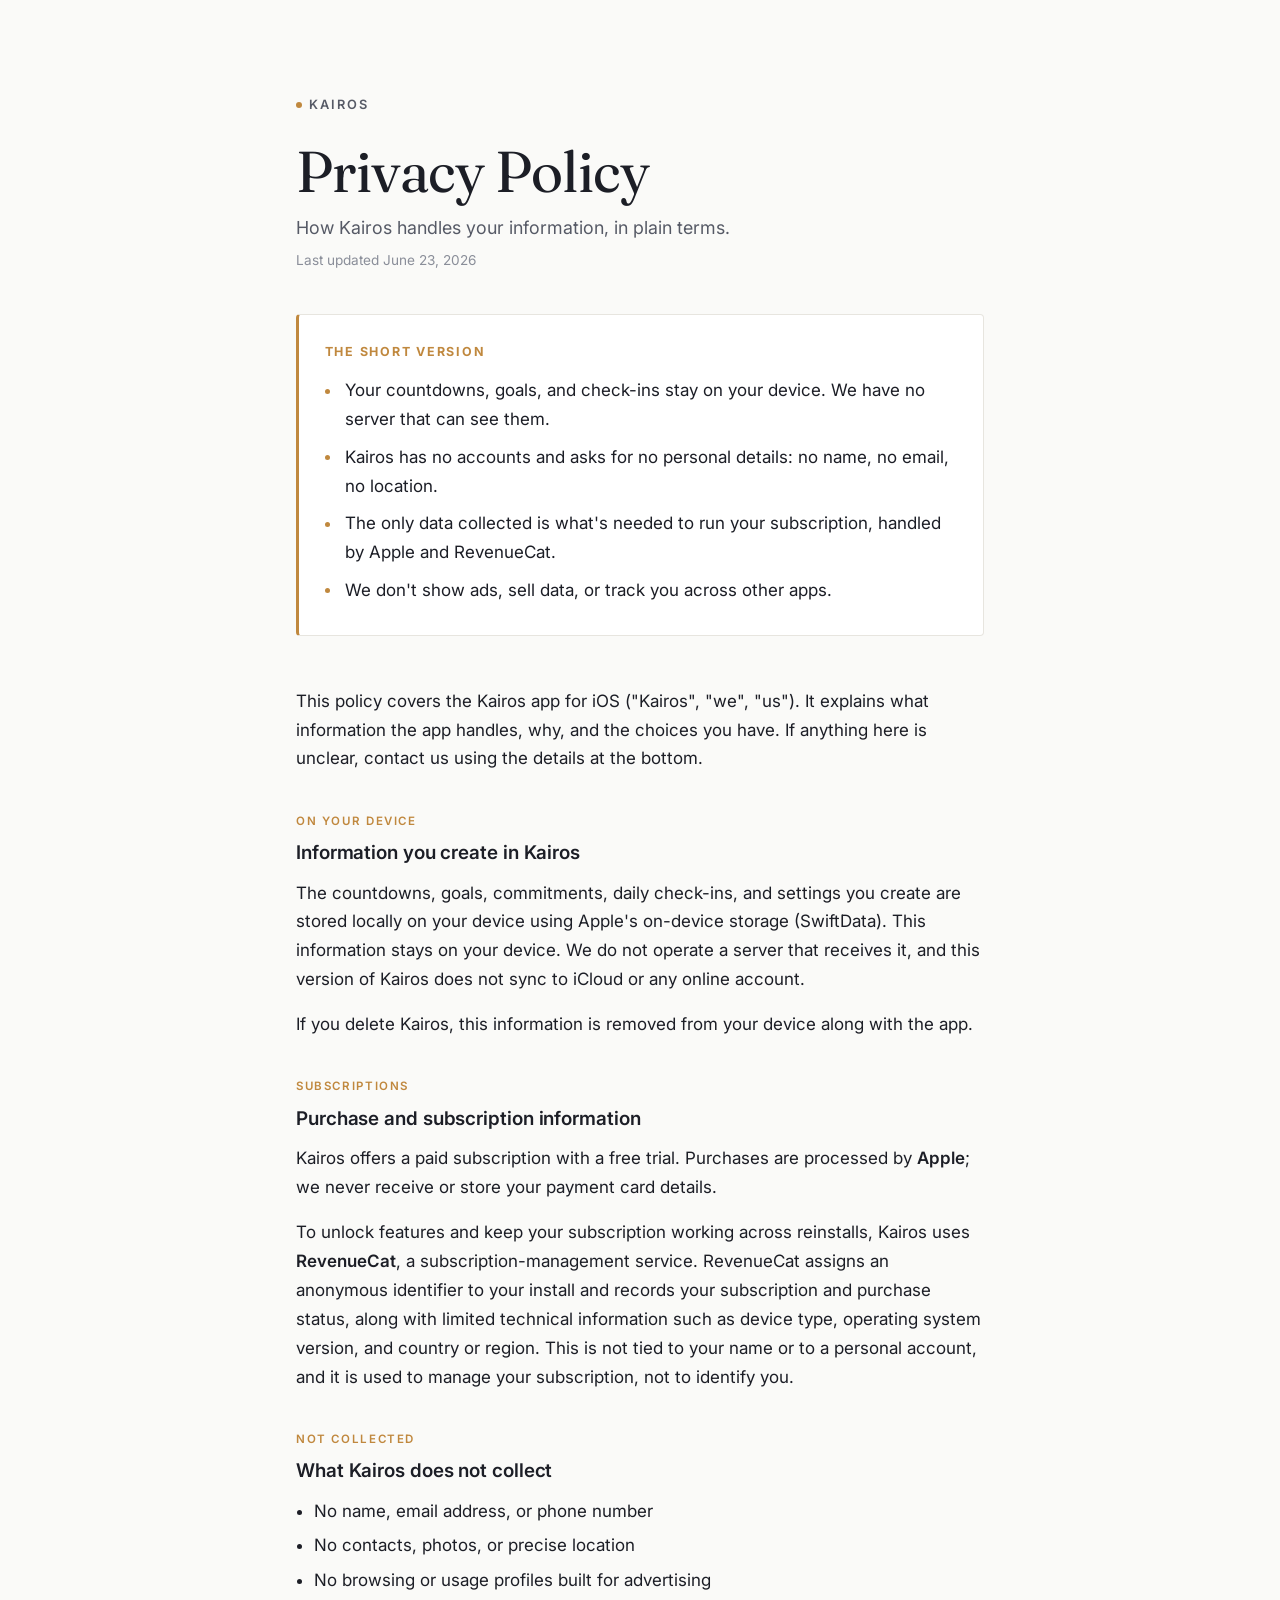
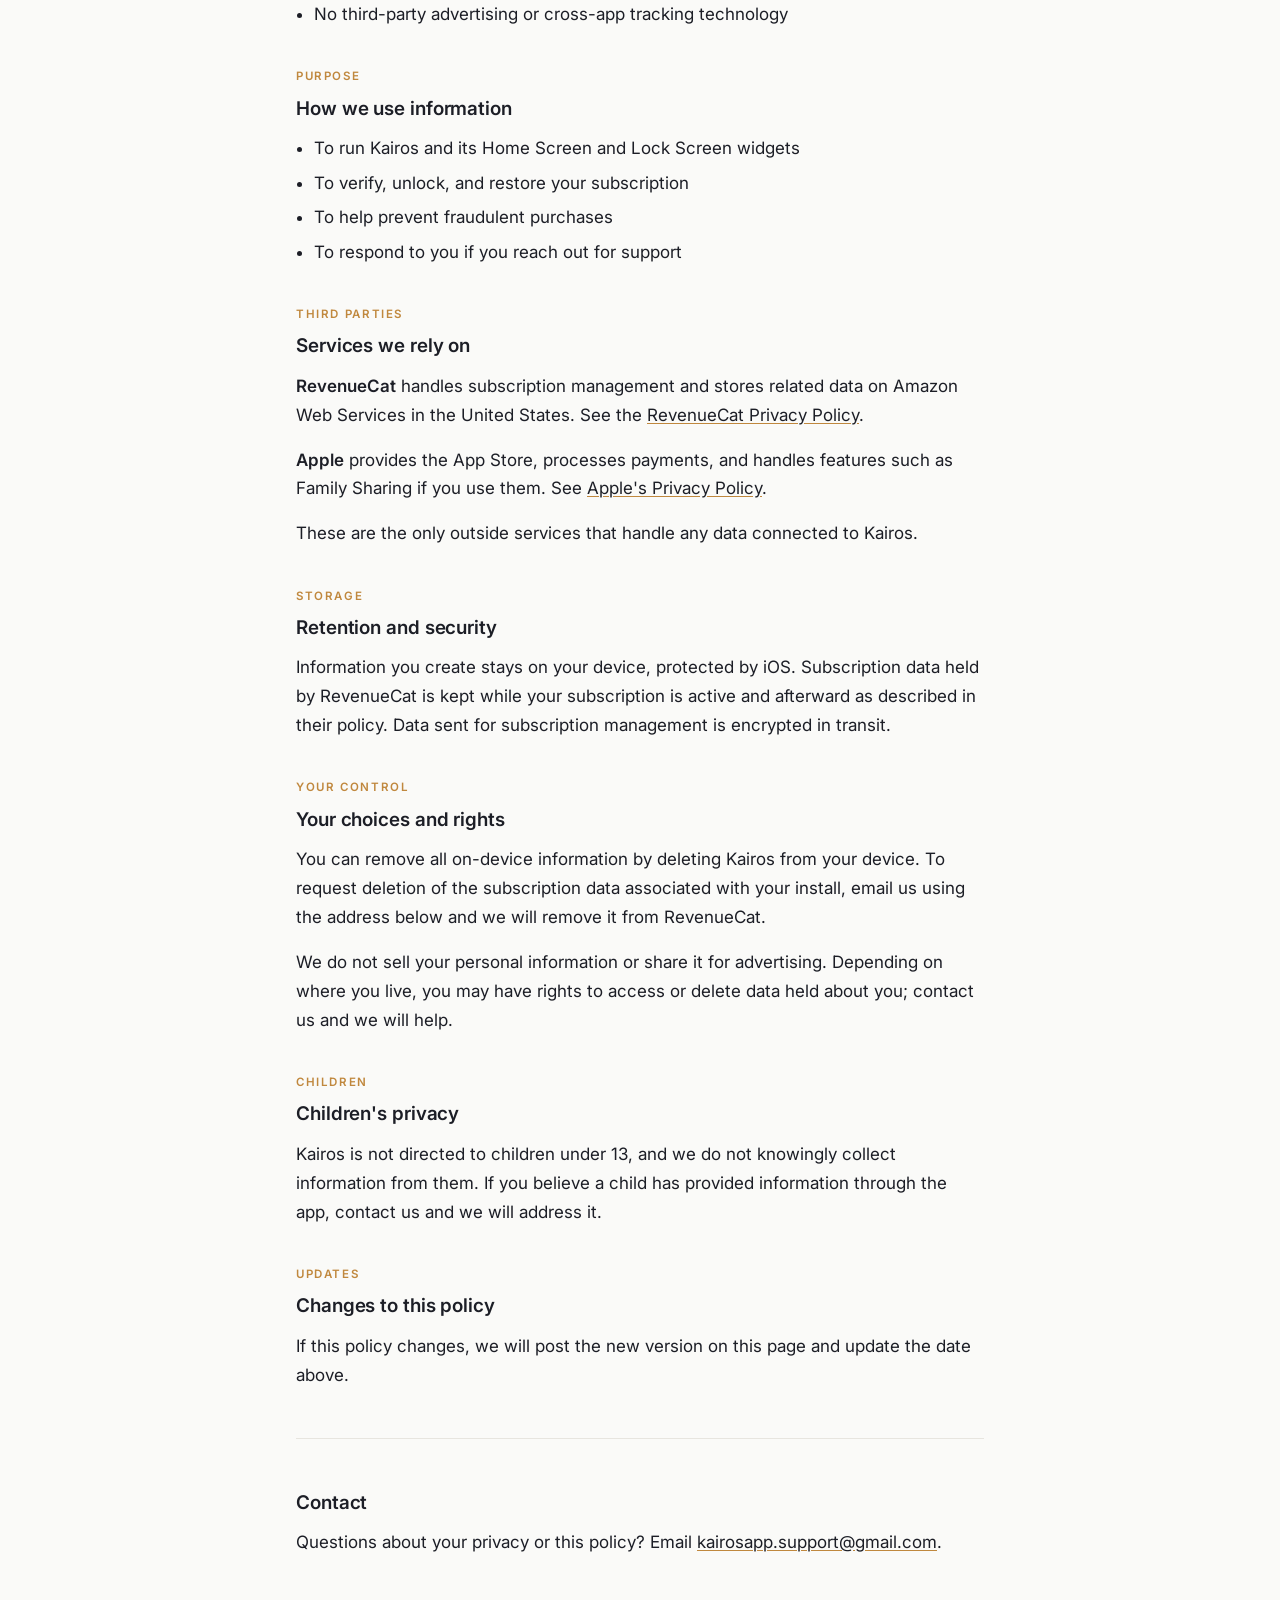
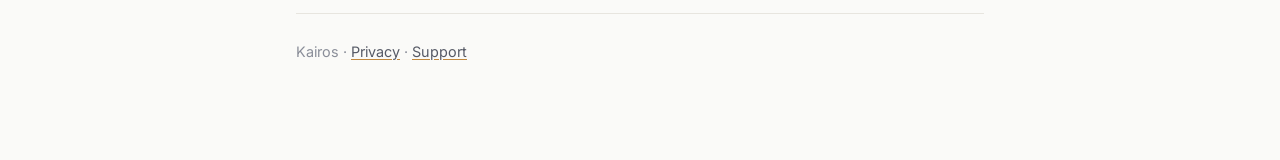
==== privacy.html @ ef4d44bd "Kairos site: privacy policy, support, and landing pages Co-Authored-By: Claude Opus 4.8 (1M context)" ====
<!DOCTYPE html>
<html lang="en">
<head>
<meta charset="UTF-8">
<meta name="viewport" content="width=device-width, initial-scale=1">
<title>Privacy Policy — Kairos</title>
<meta name="description" content="How the Kairos iOS app handles your information.">
<link rel="stylesheet" href="styles.css">
</head>
<body>
<main class="wrap">

  <a class="wordmark" href="index.html"><span class="dot"></span>Kairos</a>

  <h1>Privacy Policy</h1>
  <p class="lede">How Kairos handles your information, in plain terms.</p>
  <p class="meta">Last updated June 23, 2026</p>

  <div class="summary">
    <h2>The short version</h2>
    <ul>
      <li>Your countdowns, goals, and check-ins stay on your device. We have no server that can see them.</li>
      <li>Kairos has no accounts and asks for no personal details: no name, no email, no location.</li>
      <li>The only data collected is what's needed to run your subscription, handled by Apple and RevenueCat.</li>
      <li>We don't show ads, sell data, or track you across other apps.</li>
    </ul>
  </div>

  <section>
    <p>This policy covers the Kairos app for iOS ("Kairos", "we", "us"). It explains what information the app handles, why, and the choices you have. If anything here is unclear, contact us using the details at the bottom.</p>
  </section>

  <section>
    <p class="eyebrow">On your device</p>
    <h2 class="sec">Information you create in Kairos</h2>
    <p>The countdowns, goals, commitments, daily check-ins, and settings you create are stored locally on your device using Apple's on-device storage (SwiftData). This information stays on your device. We do not operate a server that receives it, and this version of Kairos does not sync to iCloud or any online account.</p>
    <p>If you delete Kairos, this information is removed from your device along with the app.</p>
  </section>

  <section>
    <p class="eyebrow">Subscriptions</p>
    <h2 class="sec">Purchase and subscription information</h2>
    <p>Kairos offers a paid subscription with a free trial. Purchases are processed by <strong>Apple</strong>; we never receive or store your payment card details.</p>
    <p>To unlock features and keep your subscription working across reinstalls, Kairos uses <strong>RevenueCat</strong>, a subscription-management service. RevenueCat assigns an anonymous identifier to your install and records your subscription and purchase status, along with limited technical information such as device type, operating system version, and country or region. This is not tied to your name or to a personal account, and it is used to manage your subscription, not to identify you.</p>
  </section>

  <section>
    <p class="eyebrow">Not collected</p>
    <h2 class="sec">What Kairos does not collect</h2>
    <ul>
      <li>No name, email address, or phone number</li>
      <li>No contacts, photos, or precise location</li>
      <li>No browsing or usage profiles built for advertising</li>
      <li>No third-party advertising or cross-app tracking technology</li>
    </ul>
  </section>

  <section>
    <p class="eyebrow">Purpose</p>
    <h2 class="sec">How we use information</h2>
    <ul>
      <li>To run Kairos and its Home Screen and Lock Screen widgets</li>
      <li>To verify, unlock, and restore your subscription</li>
      <li>To help prevent fraudulent purchases</li>
      <li>To respond to you if you reach out for support</li>
    </ul>
  </section>

  <section>
    <p class="eyebrow">Third parties</p>
    <h2 class="sec">Services we rely on</h2>
    <p><strong>RevenueCat</strong> handles subscription management and stores related data on Amazon Web Services in the United States. See the <a href="https://www.revenuecat.com/privacy" target="_blank" rel="noopener">RevenueCat Privacy Policy</a>.</p>
    <p><strong>Apple</strong> provides the App Store, processes payments, and handles features such as Family Sharing if you use them. See <a href="https://www.apple.com/legal/privacy/" target="_blank" rel="noopener">Apple's Privacy Policy</a>.</p>
    <p>These are the only outside services that handle any data connected to Kairos.</p>
  </section>

  <section>
    <p class="eyebrow">Storage</p>
    <h2 class="sec">Retention and security</h2>
    <p>Information you create stays on your device, protected by iOS. Subscription data held by RevenueCat is kept while your subscription is active and afterward as described in their policy. Data sent for subscription management is encrypted in transit.</p>
  </section>

  <section>
    <p class="eyebrow">Your control</p>
    <h2 class="sec">Your choices and rights</h2>
    <p>You can remove all on-device information by deleting Kairos from your device. To request deletion of the subscription data associated with your install, email us using the address below and we will remove it from RevenueCat.</p>
    <p>We do not sell your personal information or share it for advertising. Depending on where you live, you may have rights to access or delete data held about you; contact us and we will help.</p>
  </section>

  <section>
    <p class="eyebrow">Children</p>
    <h2 class="sec">Children's privacy</h2>
    <p>Kairos is not directed to children under 13, and we do not knowingly collect information from them. If you believe a child has provided information through the app, contact us and we will address it.</p>
  </section>

  <section>
    <p class="eyebrow">Updates</p>
    <h2 class="sec">Changes to this policy</h2>
    <p>If this policy changes, we will post the new version on this page and update the date above.</p>
  </section>

  <hr>

  <section>
    <h2 class="sec">Contact</h2>
    <p>Questions about your privacy or this policy? Email <a href="mailto:kairosapp.support@gmail.com">kairosapp.support@gmail.com</a>.</p>
  </section>

  <footer>
    Kairos &middot; <a href="privacy.html">Privacy</a> &middot; <a href="support.html">Support</a>
  </footer>

</main>
</body>
</html>
---- styles.css ----
/* Kairos — legal & support site
   Design tokens
   paper   #FAFAF8  warm-neutral page
   surface #FFFFFF  cards
   ink     #1C1E26  primary text
   muted   #565A66  secondary text
   faint   #8A8E99  meta
   line    #E7E5DF  hairlines
   accent  #C0883E  "golden moment" amber, used only as a marker
*/

@import url('https://fonts.googleapis.com/css2?family=Fraunces:opsz,wght@9..144,400;9..144,500&family=Inter:wght@400;500;600&display=swap');

:root {
  --paper: #FAFAF8;
  --surface: #FFFFFF;
  --ink: #1C1E26;
  --muted: #565A66;
  --faint: #8A8E99;
  --line: #E7E5DF;
  --accent: #C0883E;
  --accent-soft: #F4ECDD;
  --maxw: 46rem;
  --sans: 'Inter', -apple-system, BlinkMacSystemFont, 'Segoe UI', Helvetica, Arial, sans-serif;
  --serif: 'Fraunces', Georgia, 'Times New Roman', serif;
}

* { box-sizing: border-box; }

html { -webkit-text-size-adjust: 100%; }

body {
  margin: 0;
  background: var(--paper);
  color: var(--ink);
  font-family: var(--sans);
  font-size: 17px;
  line-height: 1.7;
  font-feature-settings: 'kern' 1;
  -webkit-font-smoothing: antialiased;
}

.wrap {
  max-width: var(--maxw);
  margin: 0 auto;
  padding: 5.5rem 1.5rem 6rem;
}

@media (max-width: 600px) {
  .wrap { padding: 3.5rem 1.25rem 4rem; }
  body { font-size: 16px; }
}

/* Entrance — quiet, and only if motion is welcome */
.wrap { animation: rise 0.5s ease both; }
@keyframes rise {
  from { opacity: 0; transform: translateY(8px); }
  to { opacity: 1; transform: none; }
}
@media (prefers-reduced-motion: reduce) {
  .wrap { animation: none; }
}

/* Masthead */
.wordmark {
  display: inline-flex;
  align-items: center;
  gap: 0.45rem;
  font-weight: 600;
  font-size: 0.8rem;
  letter-spacing: 0.16em;
  text-transform: uppercase;
  color: var(--muted);
  text-decoration: none;
}
.wordmark .dot {
  width: 6px; height: 6px; border-radius: 50%;
  background: var(--accent);
  display: inline-block;
}

h1 {
  font-family: var(--serif);
  font-weight: 400;
  font-size: clamp(2.6rem, 7vw, 3.6rem);
  line-height: 1.05;
  letter-spacing: -0.01em;
  margin: 1.6rem 0 0.6rem;
}

.lede {
  font-size: 1.12rem;
  color: var(--muted);
  margin: 0 0 0.4rem;
  max-width: 34rem;
}

.meta {
  font-size: 0.85rem;
  color: var(--faint);
  margin: 0;
}

/* Summary card — the signature element */
.summary {
  background: var(--surface);
  border: 1px solid var(--line);
  border-left: 3px solid var(--accent);
  border-radius: 4px;
  padding: 1.6rem 1.6rem 1.3rem;
  margin: 2.6rem 0 3.2rem;
}
.summary h2 {
  font-family: var(--sans);
  font-size: 0.78rem;
  letter-spacing: 0.14em;
  text-transform: uppercase;
  color: var(--accent);
  margin: 0 0 0.9rem;
}
.summary ul { margin: 0; padding: 0; list-style: none; }
.summary li {
  position: relative;
  padding-left: 1.3rem;
  margin: 0.55rem 0;
  color: var(--ink);
}
.summary li::before {
  content: "";
  position: absolute;
  left: 0; top: 0.72em;
  width: 5px; height: 5px;
  background: var(--accent);
  border-radius: 50%;
}

/* Sections */
section { margin: 2.4rem 0; }
.eyebrow {
  font-size: 0.72rem;
  letter-spacing: 0.14em;
  text-transform: uppercase;
  color: var(--accent);
  margin: 0 0 0.35rem;
  font-weight: 600;
}
h2.sec {
  font-family: var(--sans);
  font-weight: 600;
  font-size: 1.18rem;
  letter-spacing: -0.005em;
  margin: 0 0 0.6rem;
}
p { margin: 0 0 1rem; }
section ul { margin: 0 0 1rem; padding-left: 1.1rem; }
section li { margin: 0.35rem 0; }
strong { font-weight: 600; }

a { color: var(--ink); text-decoration: underline; text-underline-offset: 2px; text-decoration-color: var(--accent); }
a:hover { color: var(--accent); }
a:focus-visible { outline: 2px solid var(--accent); outline-offset: 3px; border-radius: 2px; }

hr {
  border: 0;
  border-top: 1px solid var(--line);
  margin: 3rem 0;
}

footer {
  margin-top: 3.5rem;
  padding-top: 1.6rem;
  border-top: 1px solid var(--line);
  font-size: 0.9rem;
  color: var(--faint);
}
footer a { color: var(--muted); }

/* Landing page specifics */
.links { margin-top: 2.6rem; display: grid; gap: 0.9rem; }
.linkcard {
  display: flex;
  align-items: baseline;
  justify-content: space-between;
  gap: 1rem;
  background: var(--surface);
  border: 1px solid var(--line);
  border-radius: 4px;
  padding: 1.1rem 1.3rem;
  text-decoration: none;
  color: var(--ink);
}
.linkcard:hover { border-color: var(--accent); color: var(--ink); }
.linkcard .t { font-weight: 600; }
.linkcard .d { font-size: 0.85rem; color: var(--faint); }
.arrow { color: var(--accent); }
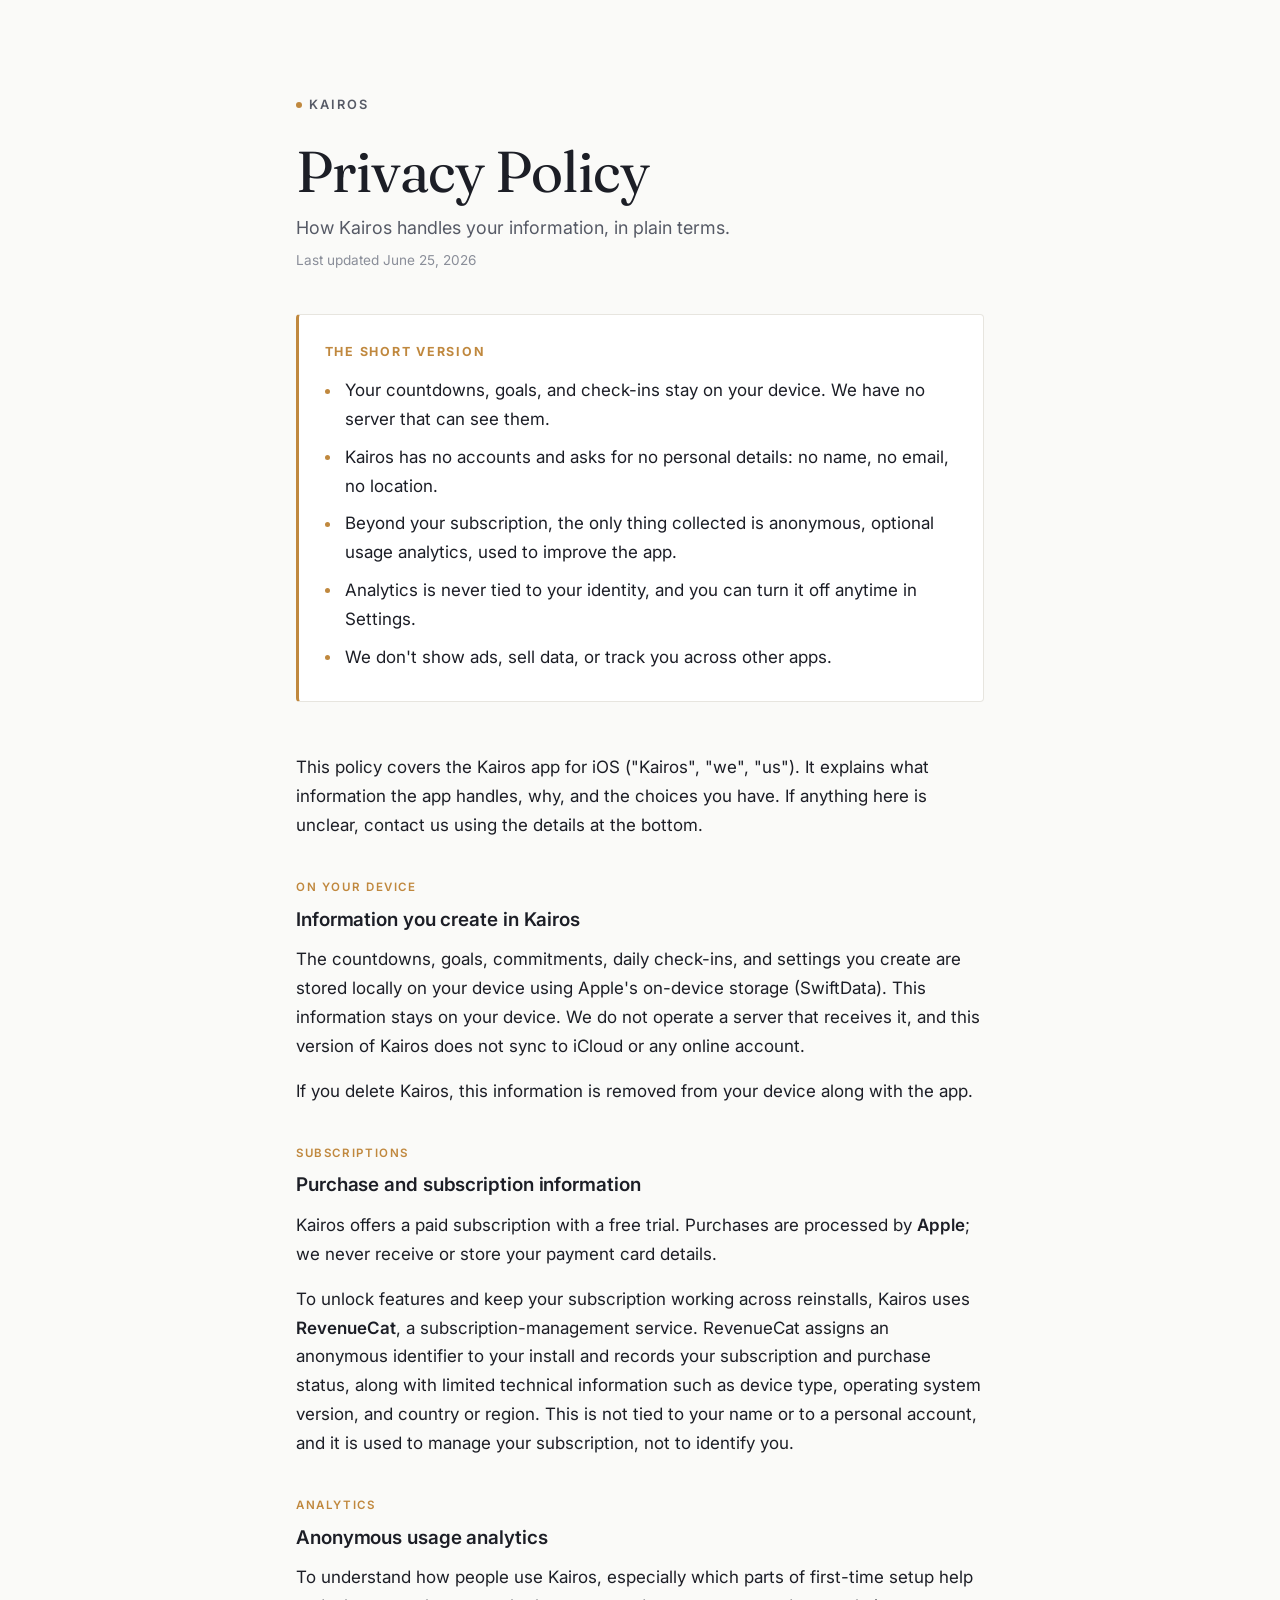
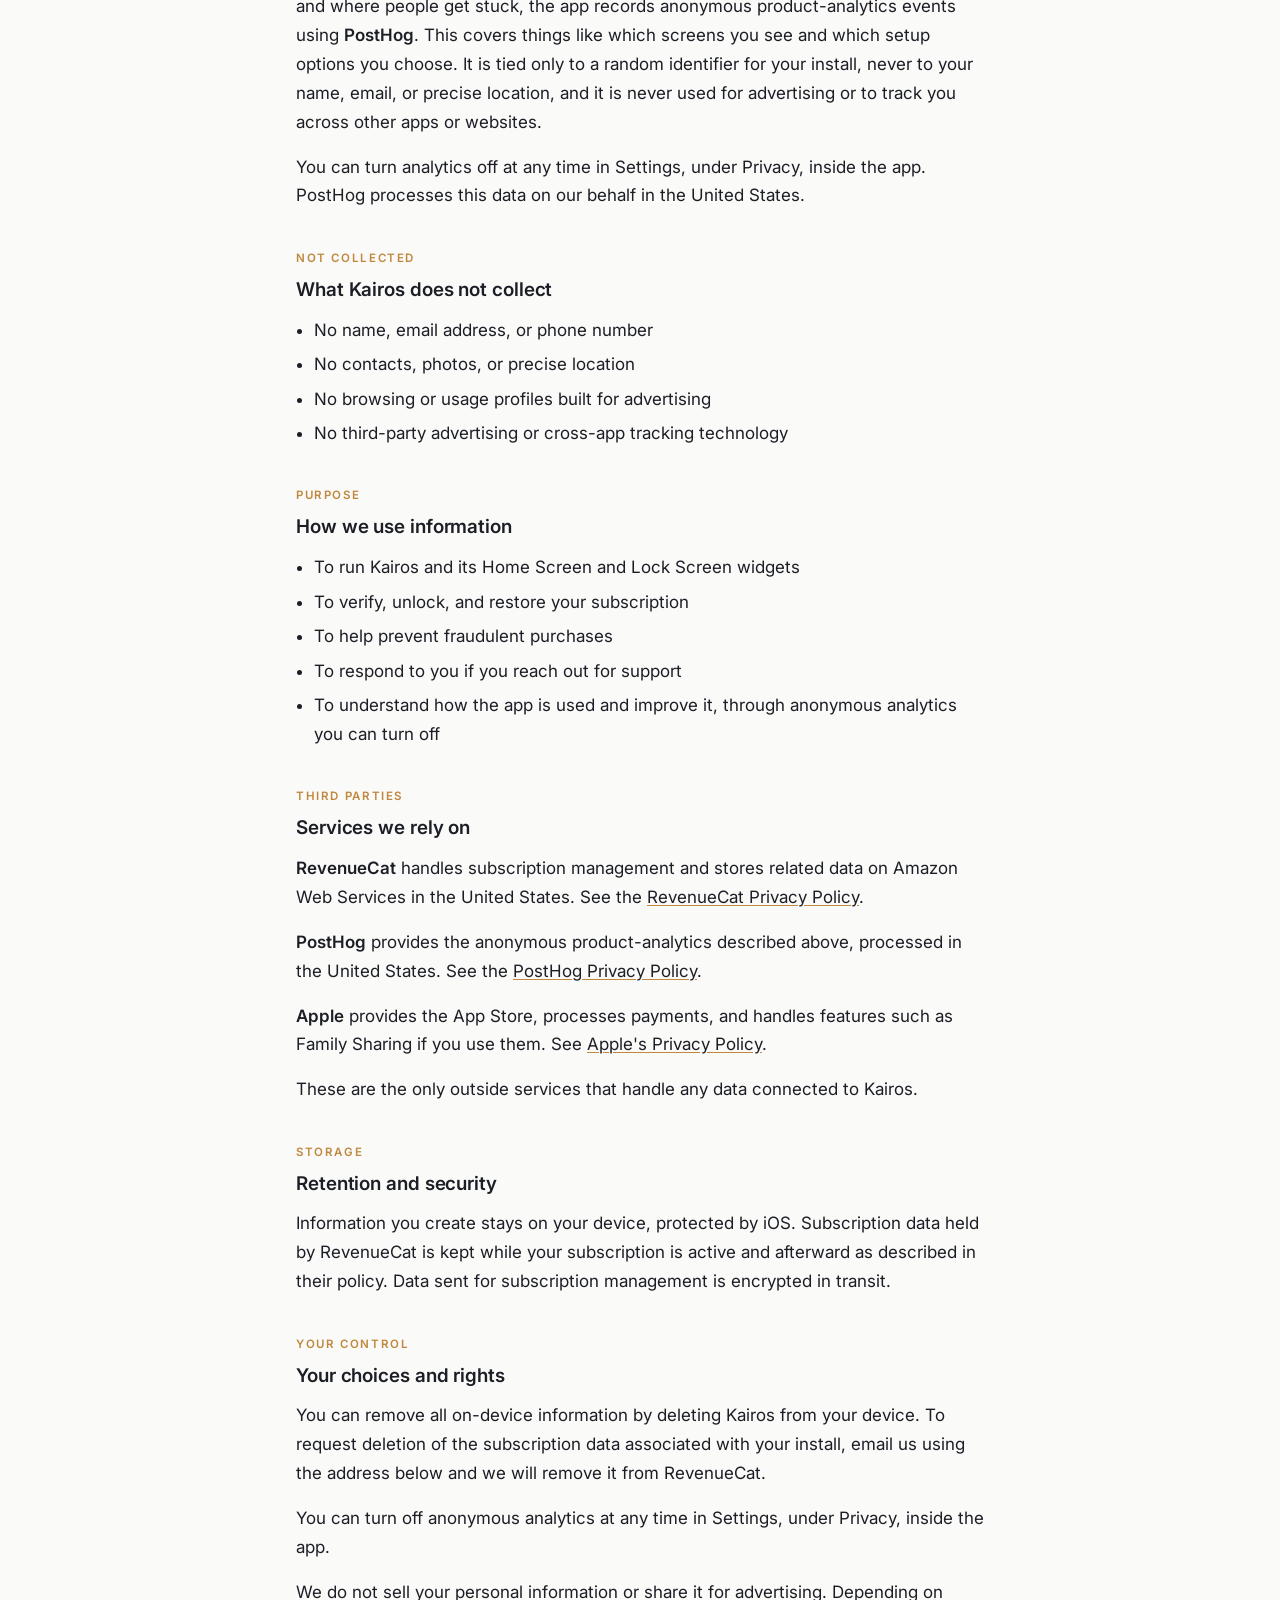
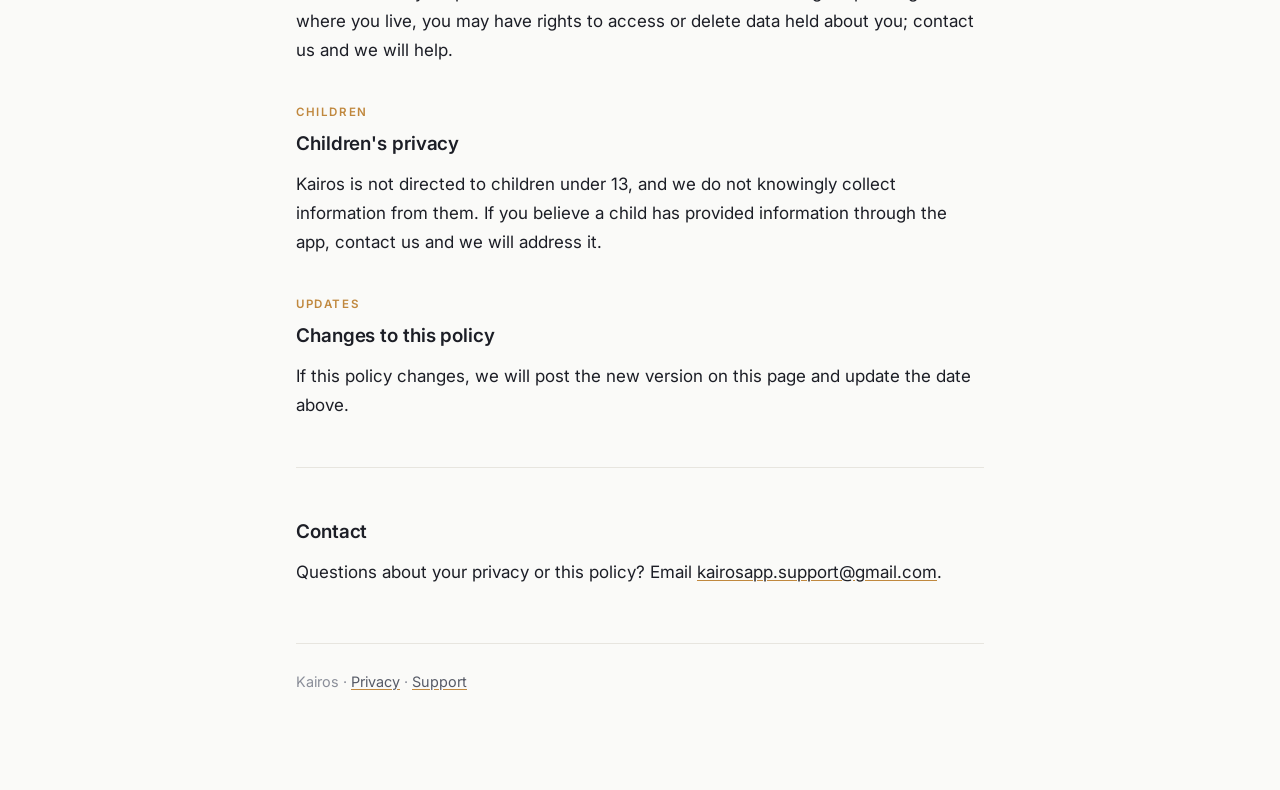
==== commit 83ba7d26: "Privacy: disclose anonymous PostHog analytics + opt-out" ====
--- a/privacy.html
+++ b/privacy.html
@@ -14,14 +14,15 @@
 
   <h1>Privacy Policy</h1>
   <p class="lede">How Kairos handles your information, in plain terms.</p>
-  <p class="meta">Last updated June 23, 2026</p>
+  <p class="meta">Last updated June 25, 2026</p>
 
   <div class="summary">
     <h2>The short version</h2>
     <ul>
       <li>Your countdowns, goals, and check-ins stay on your device. We have no server that can see them.</li>
       <li>Kairos has no accounts and asks for no personal details: no name, no email, no location.</li>
-      <li>The only data collected is what's needed to run your subscription, handled by Apple and RevenueCat.</li>
+      <li>Beyond your subscription, the only thing collected is anonymous, optional usage analytics, used to improve the app.</li>
+      <li>Analytics is never tied to your identity, and you can turn it off anytime in Settings.</li>
       <li>We don't show ads, sell data, or track you across other apps.</li>
     </ul>
   </div>
@@ -45,6 +46,13 @@
   </section>
 
   <section>
+    <p class="eyebrow">Analytics</p>
+    <h2 class="sec">Anonymous usage analytics</h2>
+    <p>To understand how people use Kairos, especially which parts of first-time setup help and where people get stuck, the app records anonymous product-analytics events using <strong>PostHog</strong>. This covers things like which screens you see and which setup options you choose. It is tied only to a random identifier for your install, never to your name, email, or precise location, and it is never used for advertising or to track you across other apps or websites.</p>
+    <p>You can turn analytics off at any time in Settings, under Privacy, inside the app. PostHog processes this data on our behalf in the United States.</p>
+  </section>
+
+  <section>
     <p class="eyebrow">Not collected</p>
     <h2 class="sec">What Kairos does not collect</h2>
     <ul>
@@ -63,6 +71,7 @@
       <li>To verify, unlock, and restore your subscription</li>
       <li>To help prevent fraudulent purchases</li>
       <li>To respond to you if you reach out for support</li>
+      <li>To understand how the app is used and improve it, through anonymous analytics you can turn off</li>
     </ul>
   </section>
 
@@ -70,6 +79,7 @@
     <p class="eyebrow">Third parties</p>
     <h2 class="sec">Services we rely on</h2>
     <p><strong>RevenueCat</strong> handles subscription management and stores related data on Amazon Web Services in the United States. See the <a href="https://www.revenuecat.com/privacy" target="_blank" rel="noopener">RevenueCat Privacy Policy</a>.</p>
+    <p><strong>PostHog</strong> provides the anonymous product-analytics described above, processed in the United States. See the <a href="https://posthog.com/privacy" target="_blank" rel="noopener">PostHog Privacy Policy</a>.</p>
     <p><strong>Apple</strong> provides the App Store, processes payments, and handles features such as Family Sharing if you use them. See <a href="https://www.apple.com/legal/privacy/" target="_blank" rel="noopener">Apple's Privacy Policy</a>.</p>
     <p>These are the only outside services that handle any data connected to Kairos.</p>
   </section>
@@ -84,6 +94,7 @@
     <p class="eyebrow">Your control</p>
     <h2 class="sec">Your choices and rights</h2>
     <p>You can remove all on-device information by deleting Kairos from your device. To request deletion of the subscription data associated with your install, email us using the address below and we will remove it from RevenueCat.</p>
+    <p>You can turn off anonymous analytics at any time in Settings, under Privacy, inside the app.</p>
     <p>We do not sell your personal information or share it for advertising. Depending on where you live, you may have rights to access or delete data held about you; contact us and we will help.</p>
   </section>
 
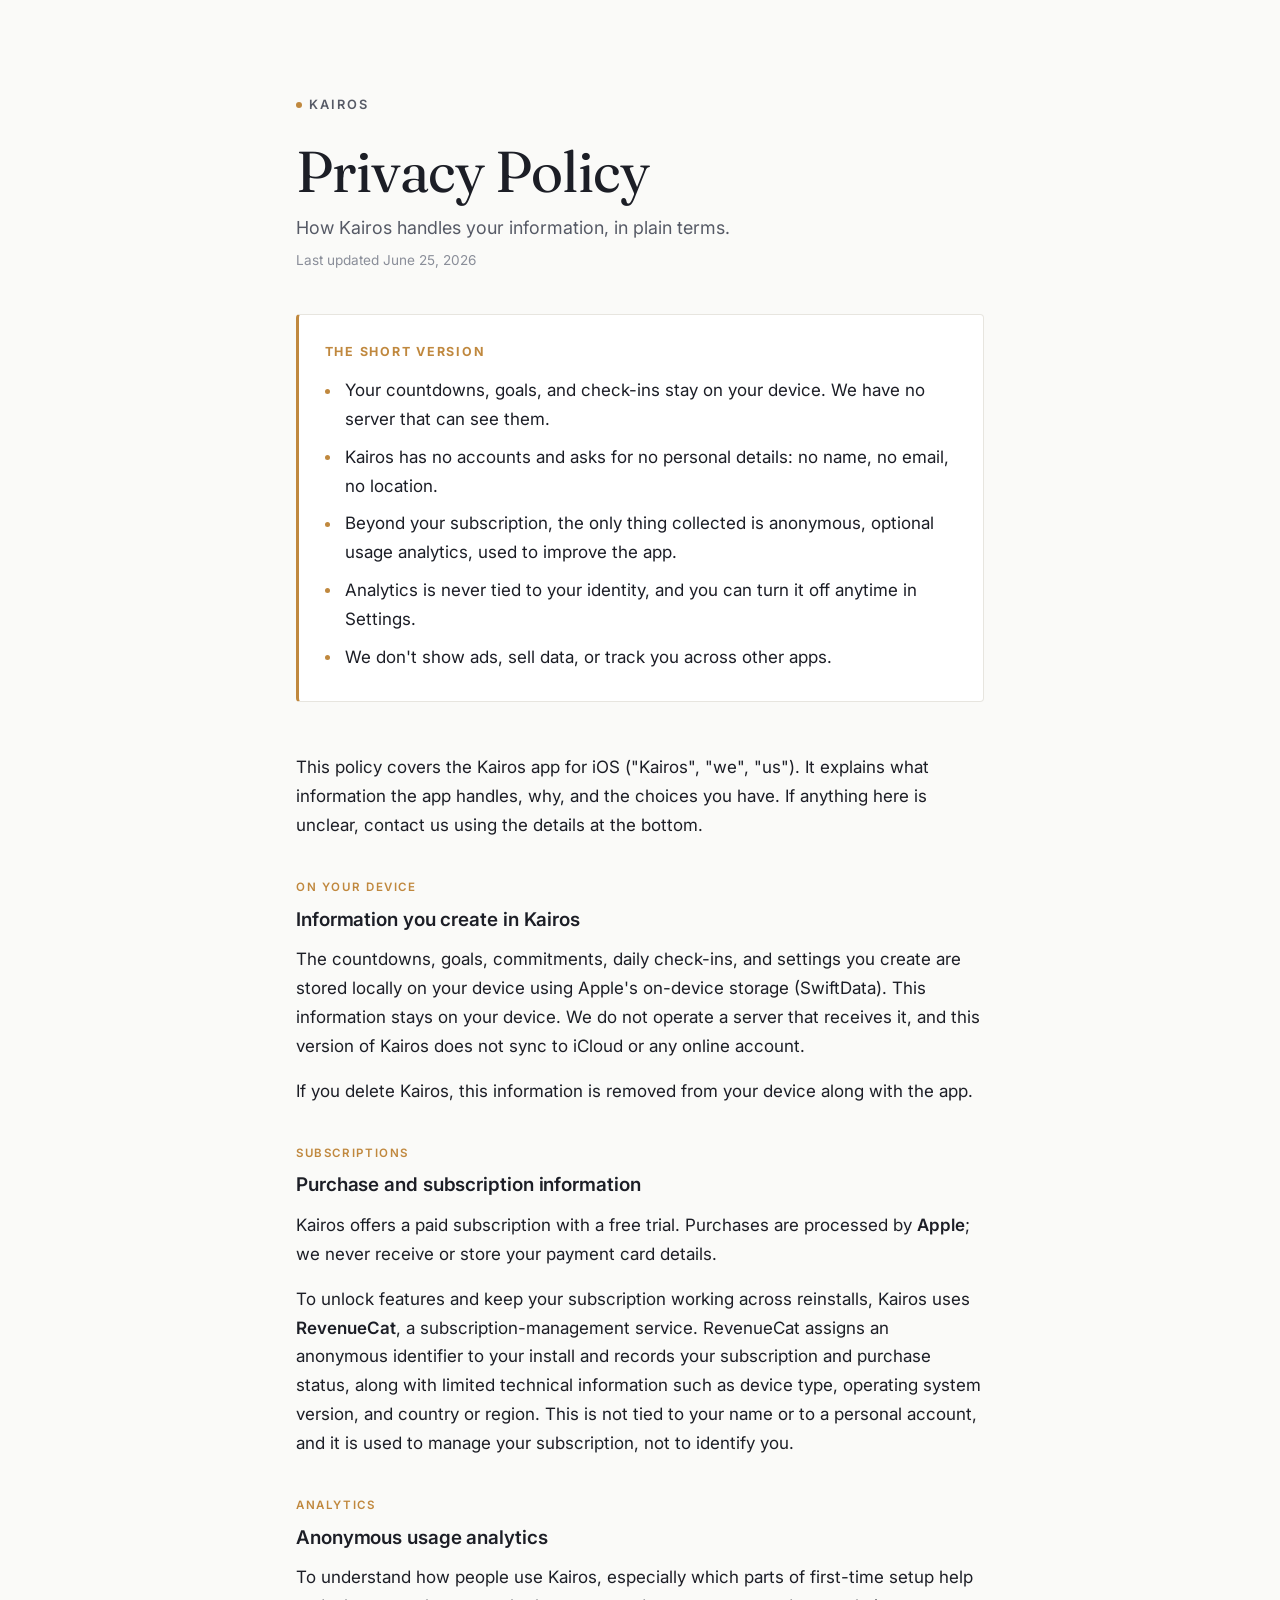
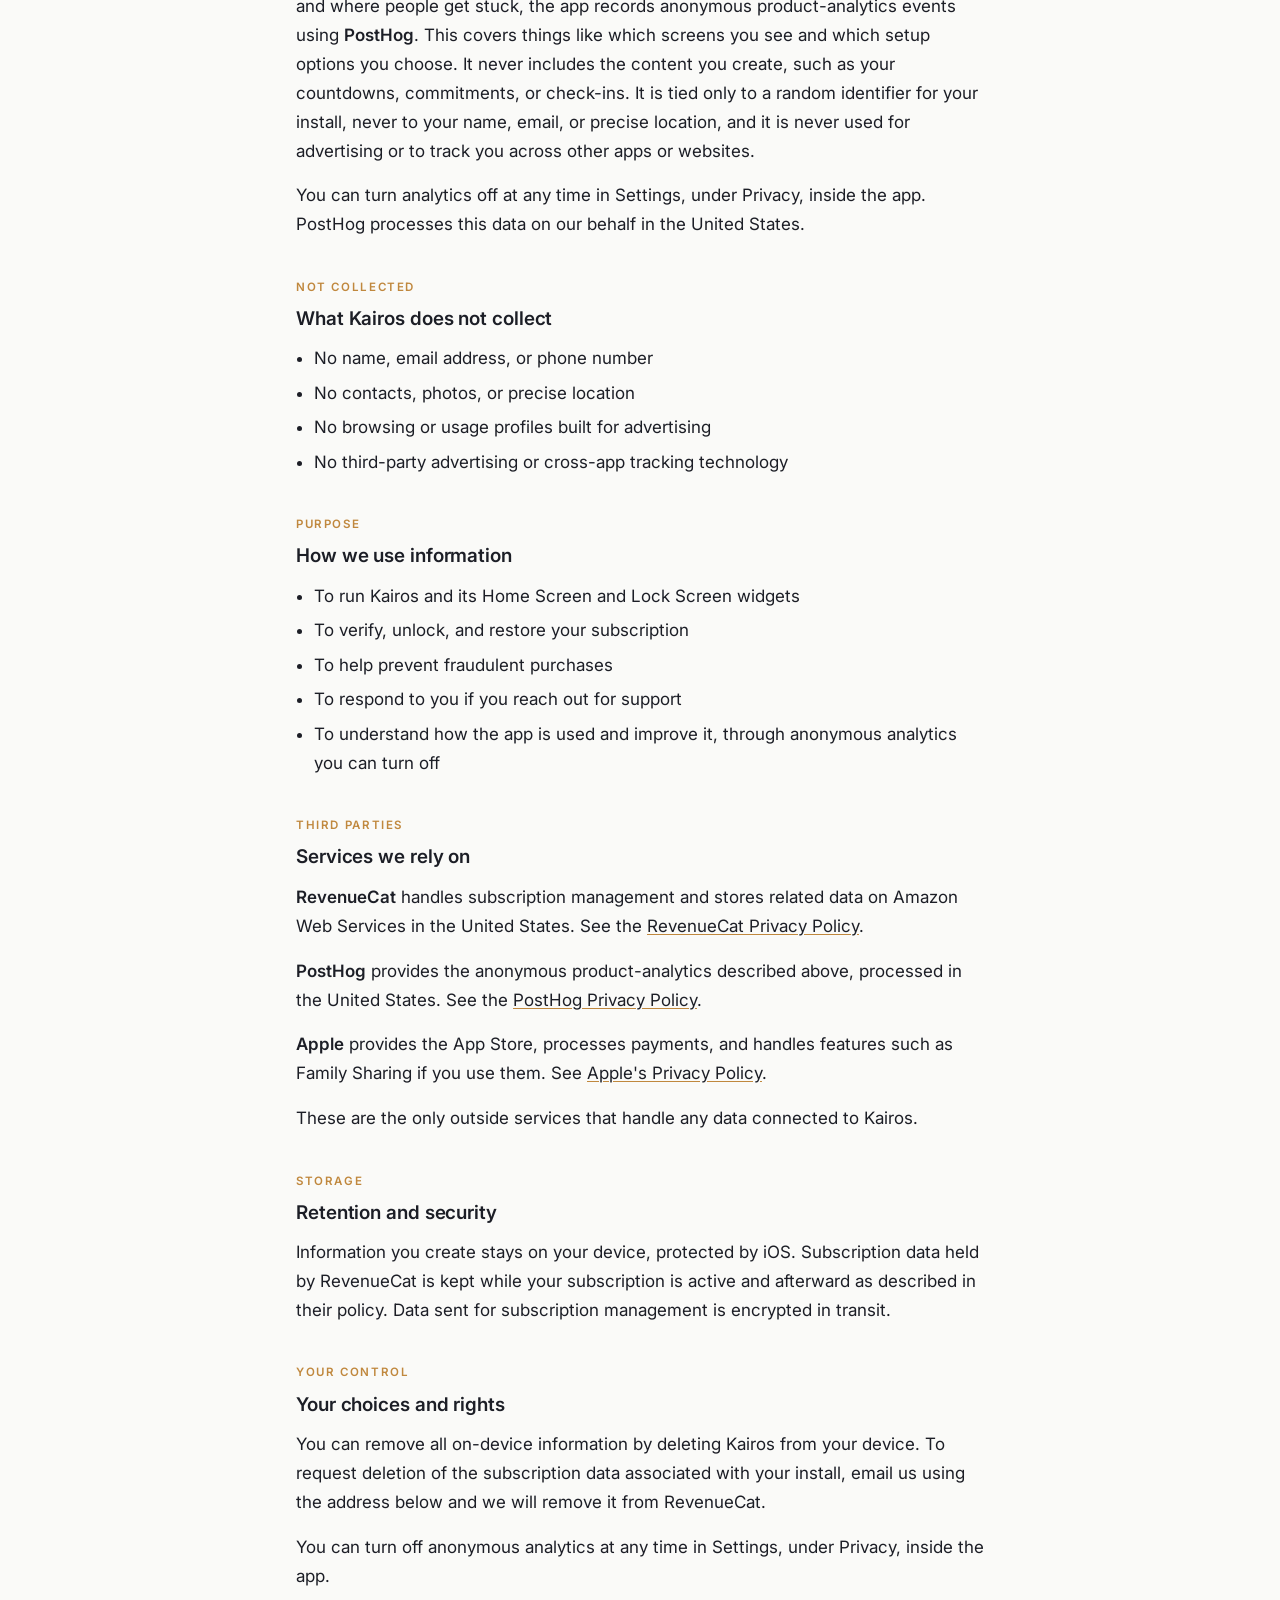
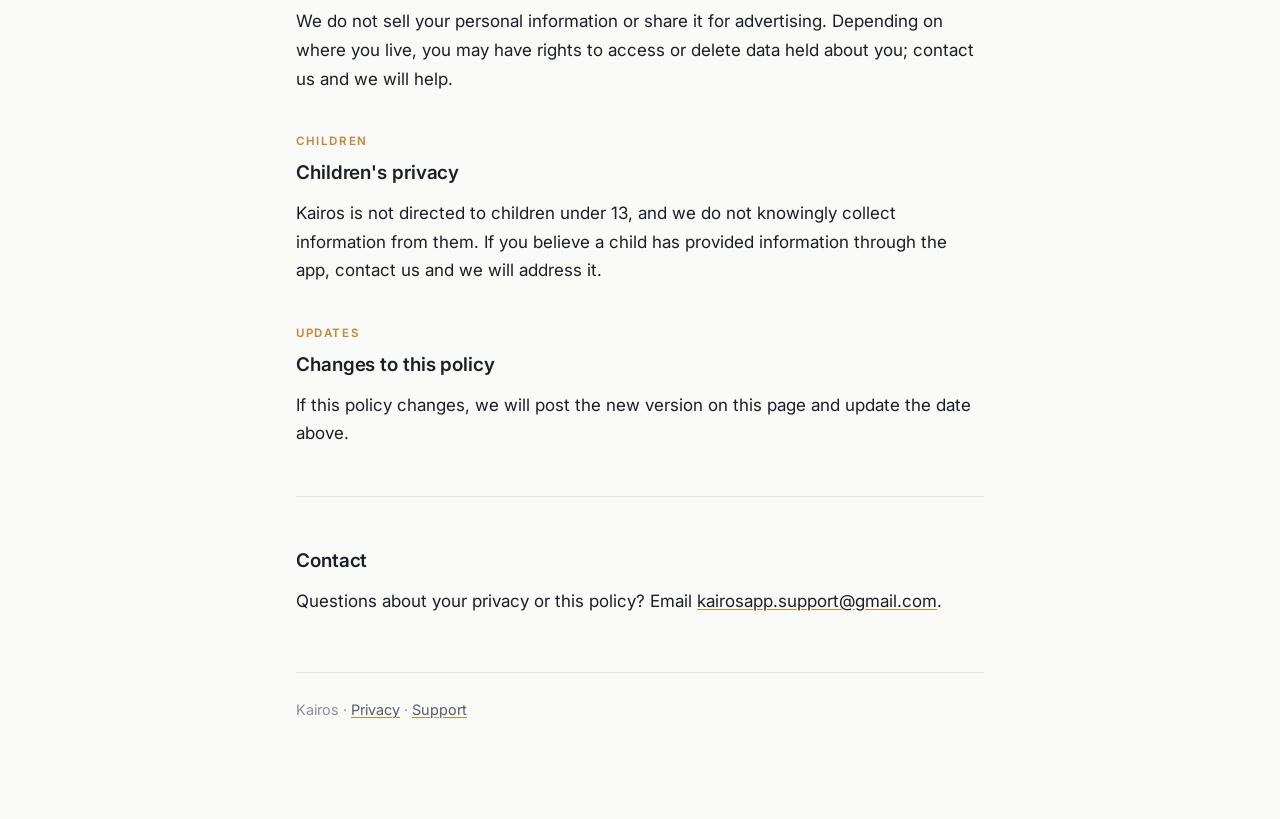
==== commit 7038e87d: "Privacy: clarify analytics never includes countdown/commitment content" ====
--- a/privacy.html
+++ b/privacy.html
@@ -48,7 +48,7 @@
   <section>
     <p class="eyebrow">Analytics</p>
     <h2 class="sec">Anonymous usage analytics</h2>
-    <p>To understand how people use Kairos, especially which parts of first-time setup help and where people get stuck, the app records anonymous product-analytics events using <strong>PostHog</strong>. This covers things like which screens you see and which setup options you choose. It is tied only to a random identifier for your install, never to your name, email, or precise location, and it is never used for advertising or to track you across other apps or websites.</p>
+    <p>To understand how people use Kairos, especially which parts of first-time setup help and where people get stuck, the app records anonymous product-analytics events using <strong>PostHog</strong>. This covers things like which screens you see and which setup options you choose. It never includes the content you create, such as your countdowns, commitments, or check-ins. It is tied only to a random identifier for your install, never to your name, email, or precise location, and it is never used for advertising or to track you across other apps or websites.</p>
     <p>You can turn analytics off at any time in Settings, under Privacy, inside the app. PostHog processes this data on our behalf in the United States.</p>
   </section>
 
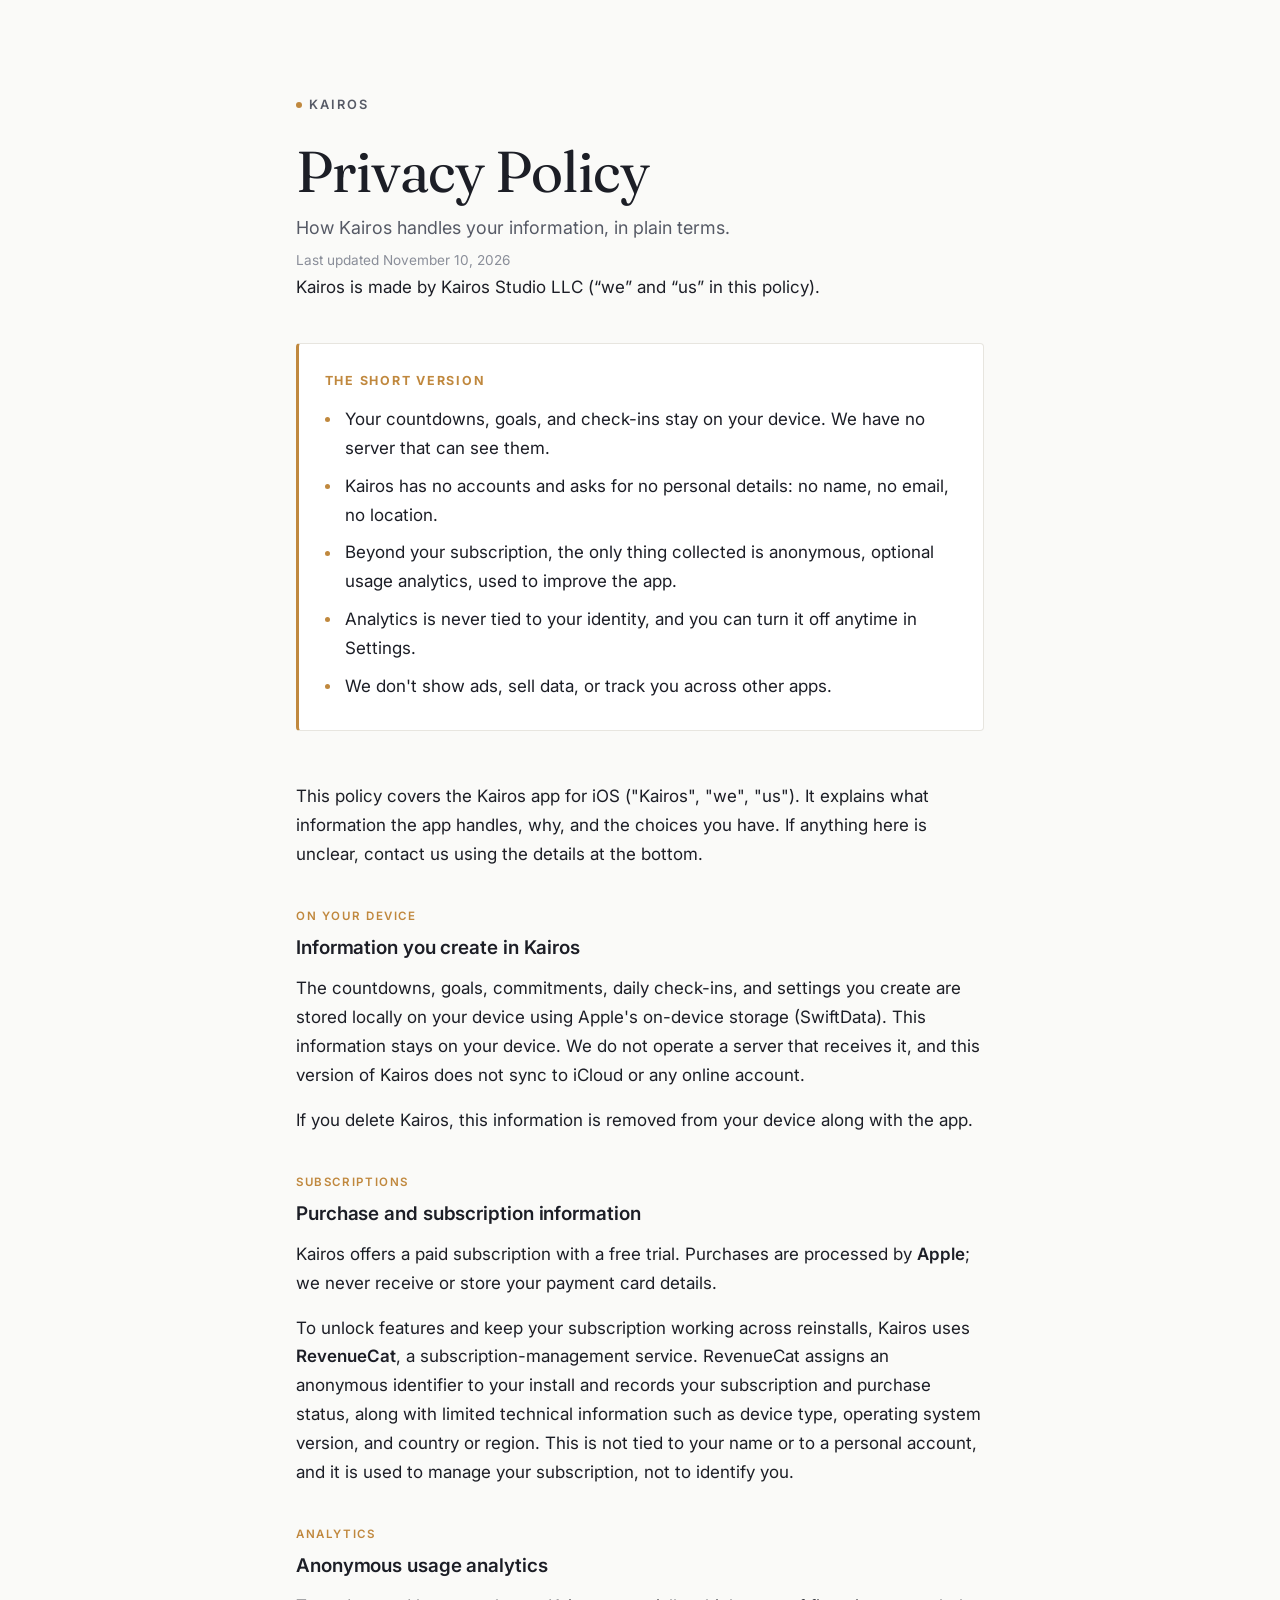
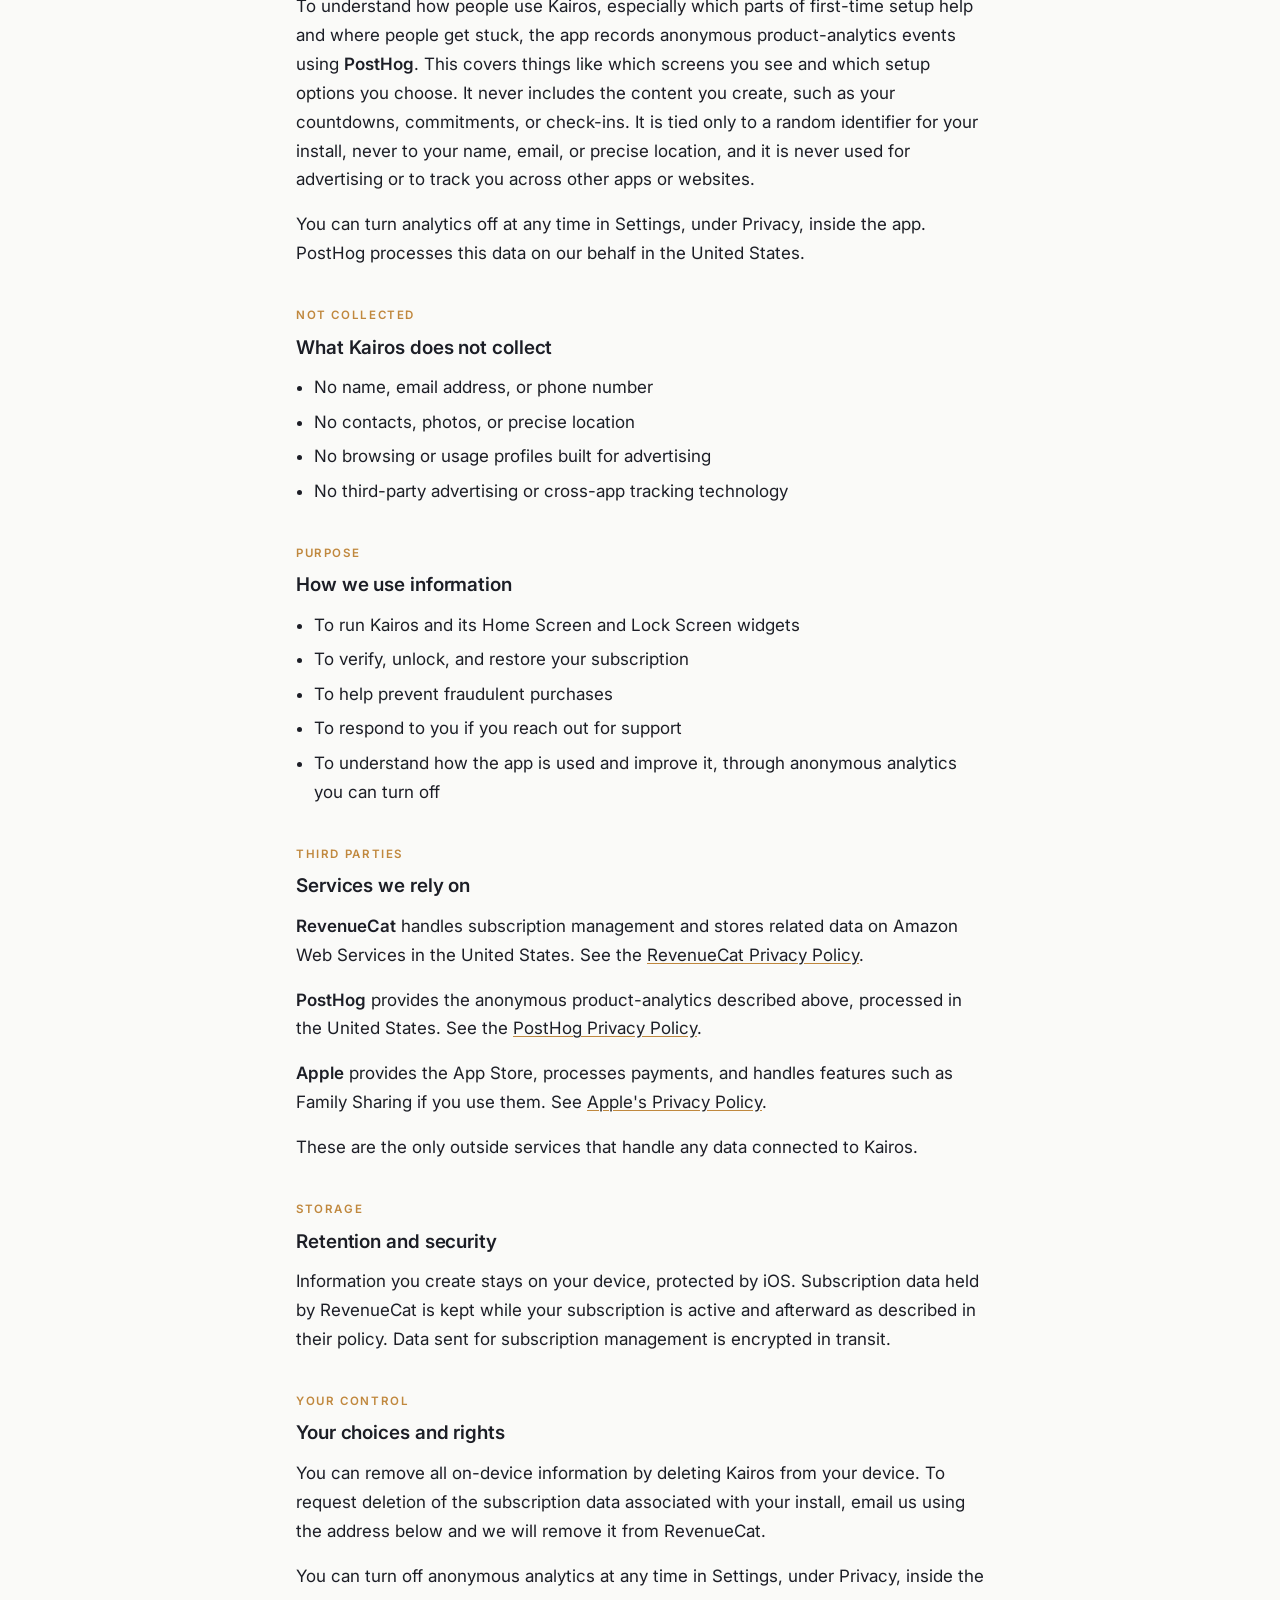
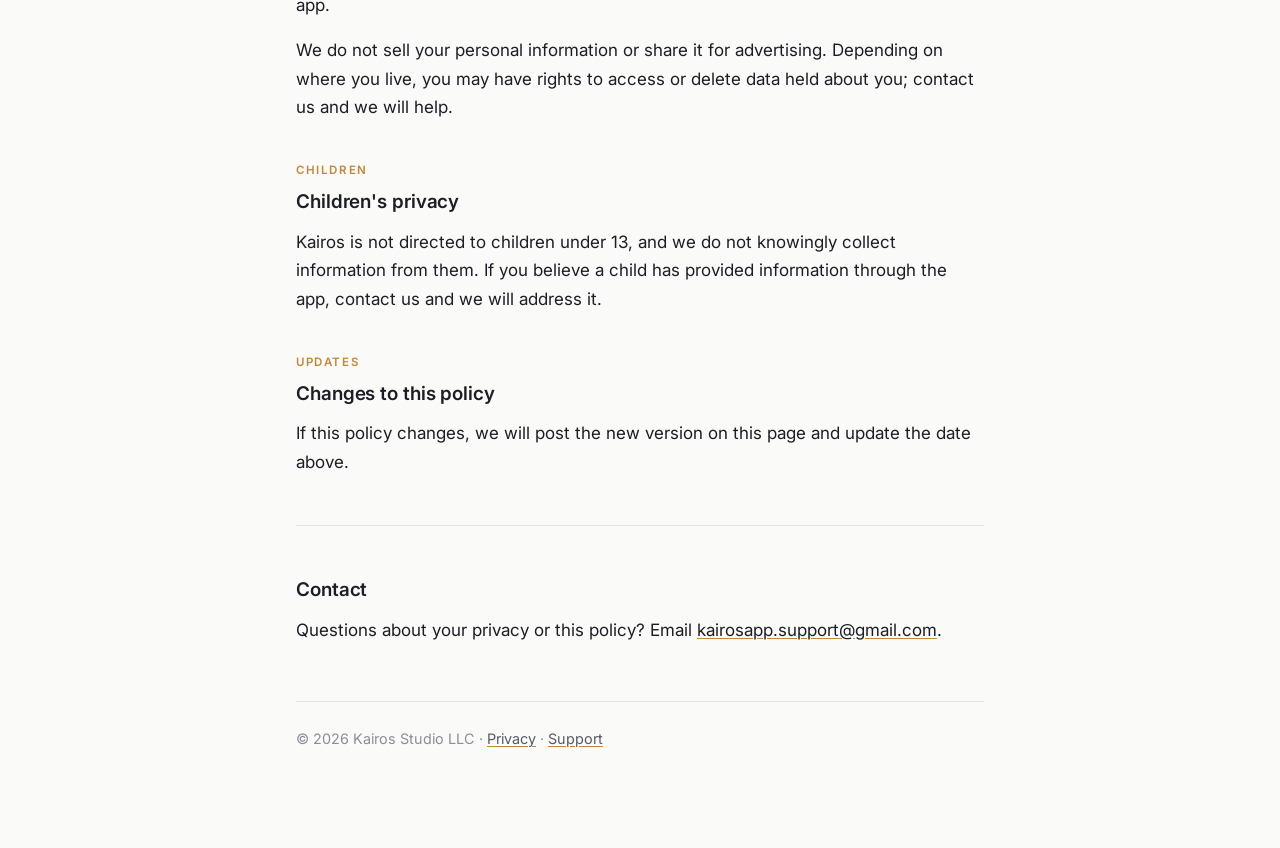
==== commit d6d9c77c: "Serve from kairoscountdown.com; name Kairos Studio LLC as publisher in footer and privacy policy" ====
--- a/privacy.html
+++ b/privacy.html
@@ -14,7 +14,8 @@
 
   <h1>Privacy Policy</h1>
   <p class="lede">How Kairos handles your information, in plain terms.</p>
-  <p class="meta">Last updated June 25, 2026</p>
+  <p class="meta">Last updated November 10, 2026</p>
+  <p>Kairos is made by Kairos Studio LLC (&ldquo;we&rdquo; and &ldquo;us&rdquo; in this policy).</p>
 
   <div class="summary">
     <h2>The short version</h2>
@@ -118,7 +119,7 @@
   </section>
 
   <footer>
-    Kairos &middot; <a href="privacy.html">Privacy</a> &middot; <a href="support.html">Support</a>
+    &copy; 2026 Kairos Studio LLC &middot; <a href="privacy.html">Privacy</a> &middot; <a href="support.html">Support</a>
   </footer>
 
 </main>
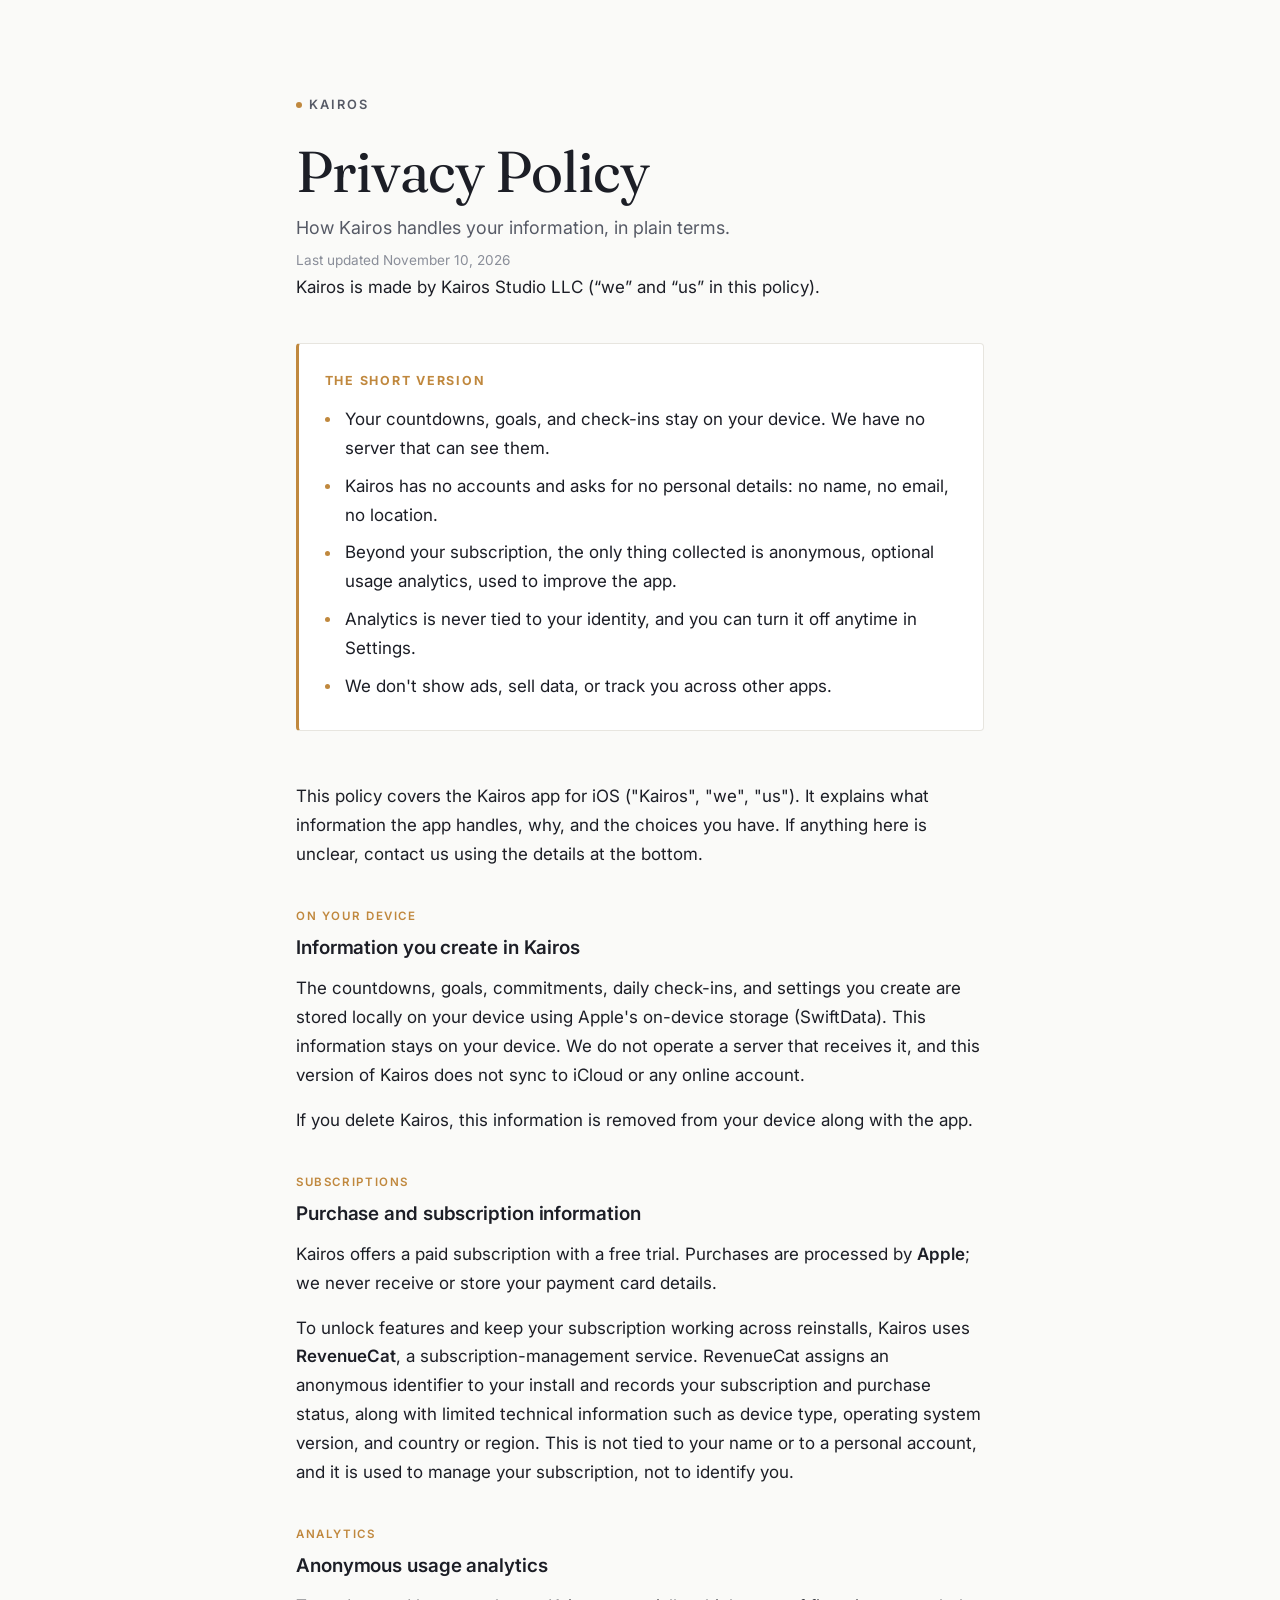
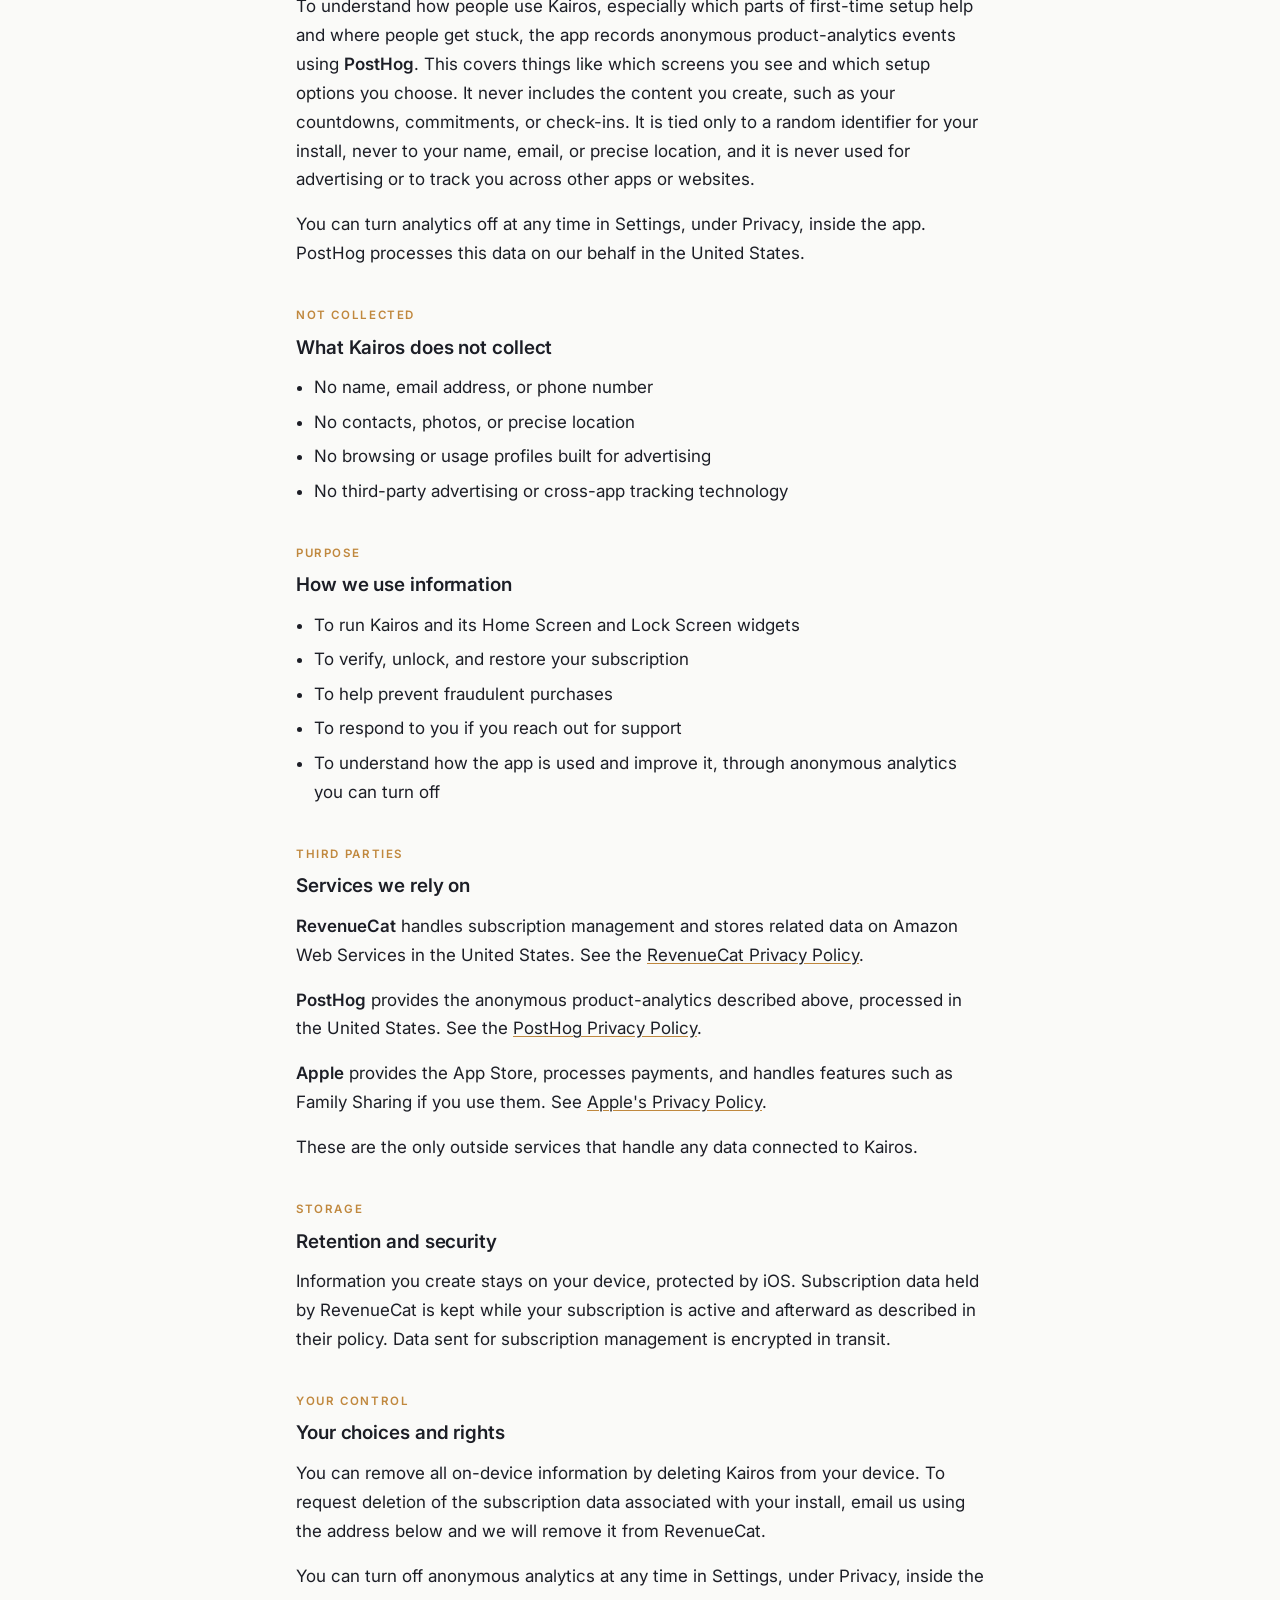
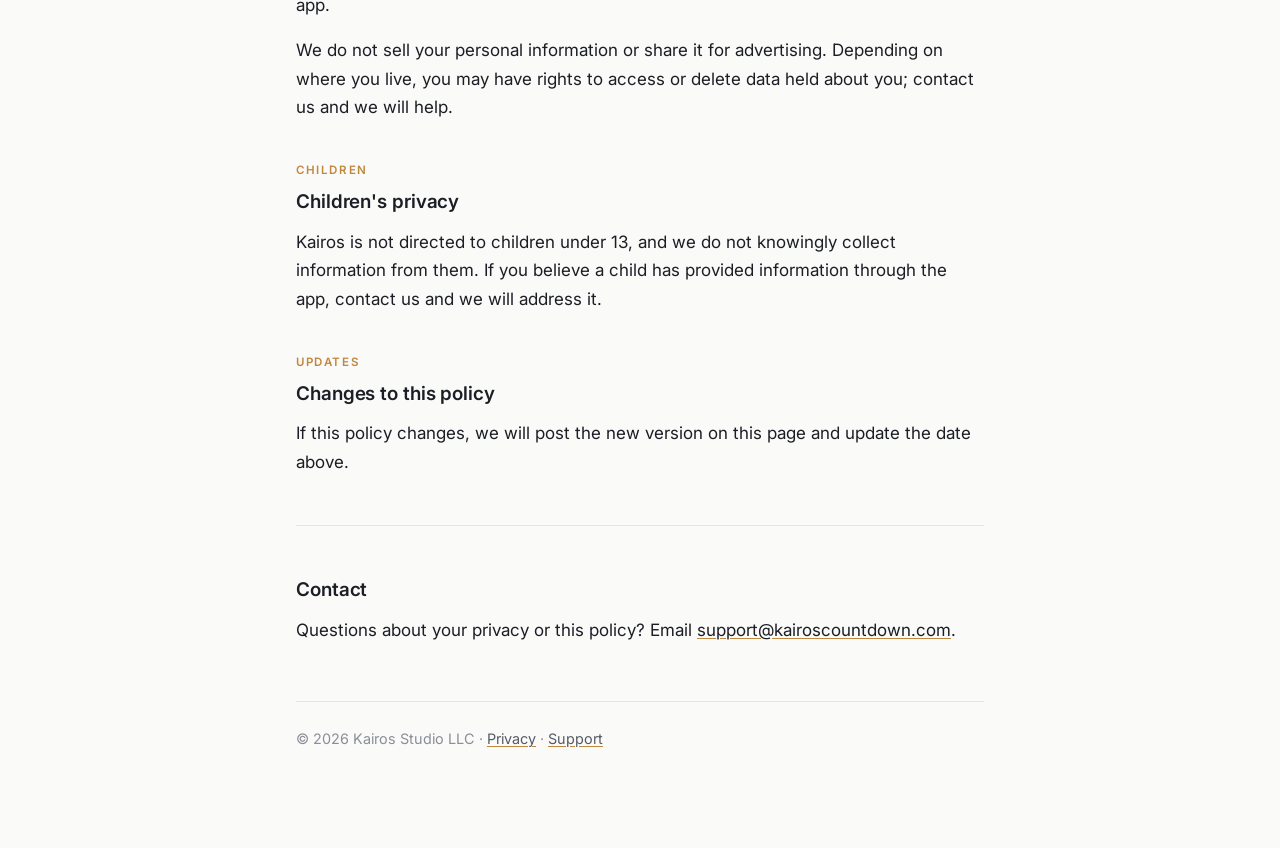
==== commit 1a05d93f: "Support email: support@kairoscountdown.com" ====
--- a/privacy.html
+++ b/privacy.html
@@ -115,7 +115,7 @@
 
   <section>
     <h2 class="sec">Contact</h2>
-    <p>Questions about your privacy or this policy? Email <a href="mailto:kairosapp.support@gmail.com">kairosapp.support@gmail.com</a>.</p>
+    <p>Questions about your privacy or this policy? Email <a href="mailto:support@kairoscountdown.com">support@kairoscountdown.com</a>.</p>
   </section>
 
   <footer>
